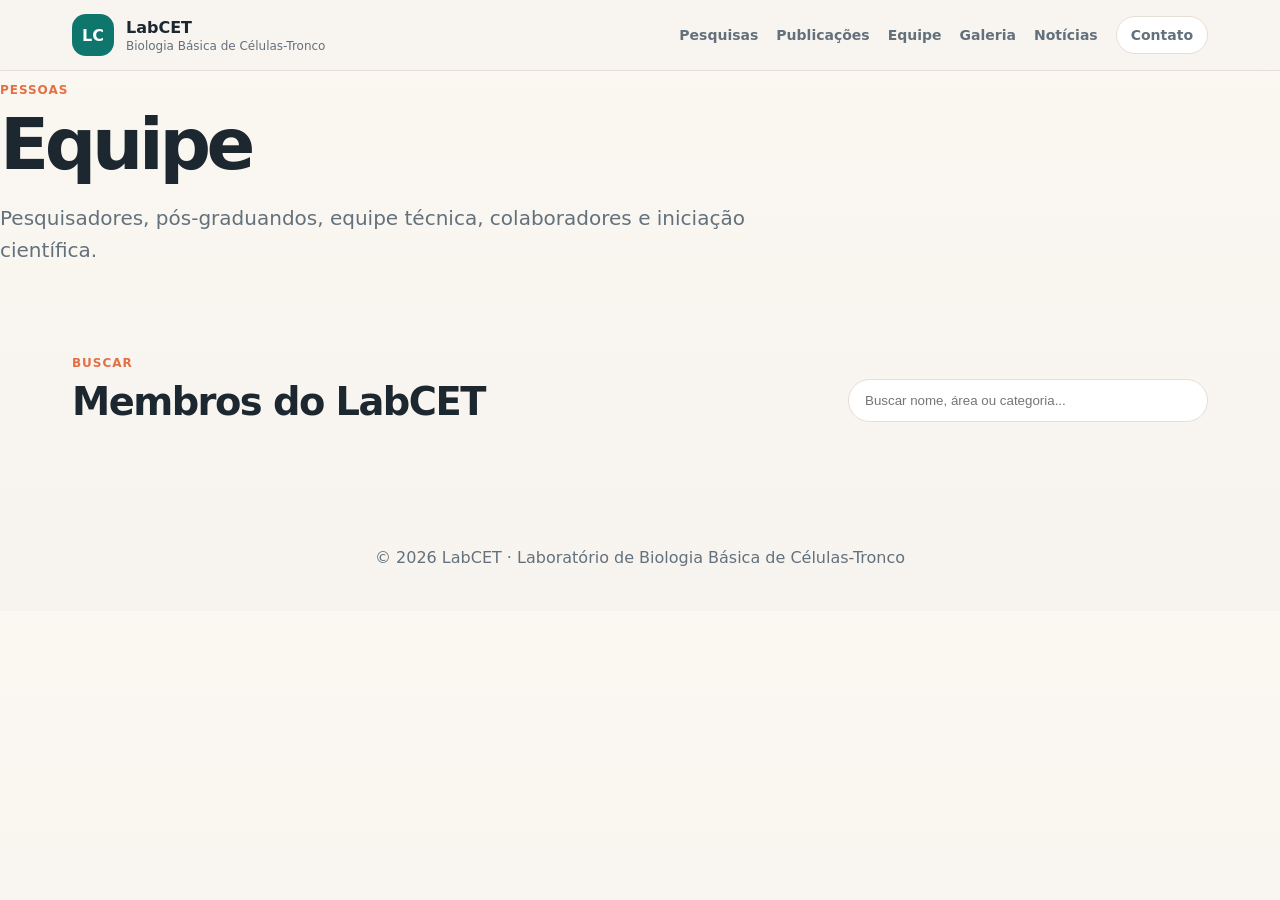
==== equipe.html @ c2ee0886 "Add files via upload" ====
<!doctype html>
<html lang="pt-BR">
<head>
  <meta charset="utf-8" />
  <meta name="viewport" content="width=device-width, initial-scale=1" />
  <title>LabCET | Equipe</title>
  <meta name="description" content="LabCET - Laboratório de Biologia Básica de Células-Tronco">
  <link rel="stylesheet" href="assets/styles.css" />
</head>
<body>

<header class="site-header">
  <nav class="nav">
    <a class="brand" href="index.html">
      <span class="brand-mark">LC</span>
      <span><strong>LabCET</strong><small>Biologia Básica de Células-Tronco</small></span>
    </a>
    <button class="menu-toggle" aria-label="Abrir menu">☰</button>
    <div class="nav-links">
      <a href="pesquisas.html">Pesquisas</a>
      <a href="publicacoes.html">Publicações</a>
      <a href="equipe.html">Equipe</a>
      <a href="galeria.html">Galeria</a>
      <a href="noticias.html">Notícias</a>
      <a class="pill" href="contato.html">Contato</a>
    </div>
  </nav>
</header>

<main>

<section class="page-hero">
  <p class="eyebrow">Pessoas</p>
  <h1>Equipe</h1>
  <p class="lead">Pesquisadores, pós-graduandos, equipe técnica, colaboradores e iniciação científica.</p>
</section>
<section class="section">
  <div class="section-heading">
    <div>
      <p class="section-kicker">Buscar</p>
      <h2>Membros do LabCET</h2>
    </div>
    <input class="search-input" id="team-search" type="search" placeholder="Buscar nome, área ou categoria..." />
  </div>
  <div id="team-grid" class="grid team-grid"></div>
</section>

</main>

<footer>
  <p>© <span id="current-year"></span> LabCET · Laboratório de Biologia Básica de Células-Tronco</p>
</footer>
<script src="data/site-data.js"></script>
<script src="assets/script.js"></script>

</body>
</html>
---- assets/styles.css ----
:root{
  --bg:#F7F4EF;
  --surface:#FFFFFF;
  --ink:#1C2730;
  --muted:#63717C;
  --primary:#0F766E;
  --primary-dark:#0B4F4A;
  --accent:#E46F45;
  --accent-soft:#F7D8C9;
  --line:#E6DED4;
  --shadow:0 18px 50px rgba(24,39,48,.10);
}
*{box-sizing:border-box}
html{scroll-behavior:smooth}
body{
  margin:0;
  font-family:Inter, ui-sans-serif, system-ui, -apple-system, BlinkMacSystemFont, "Segoe UI", sans-serif;
  color:var(--ink);
  background:linear-gradient(180deg,#FBF8F2 0%, var(--bg) 100%);
}
a{color:inherit}
.site-header{
  position:sticky; top:0; z-index:10;
  backdrop-filter: blur(18px);
  background:rgba(247,244,239,.86);
  border-bottom:1px solid var(--line);
}
.nav{
  max-width:1180px; margin:auto; padding:14px 22px;
  display:flex; align-items:center; justify-content:space-between; gap:20px;
}
.brand{display:flex; align-items:center; gap:12px; text-decoration:none}
.brand-mark{
  width:42px; height:42px; border-radius:14px;
  display:grid; place-items:center;
  background:var(--primary); color:white; font-weight:800;
}
.brand small{display:block;color:var(--muted);font-size:12px;margin-top:2px}
.nav-links{display:flex; align-items:center; gap:18px; font-size:14px}
.nav-links a{text-decoration:none;color:var(--muted);font-weight:650}
.nav-links a:hover{color:var(--primary-dark)}
.pill{padding:10px 14px;border:1px solid var(--line);border-radius:999px;background:white}
.menu-toggle{display:none;background:none;border:0;font-size:26px}
.hero{
  max-width:1180px; margin:0 auto; padding:86px 22px 54px;
  display:grid; grid-template-columns:1.5fr .9fr; gap:36px; align-items:stretch;
}
.eyebrow,.section-kicker{color:var(--accent);font-weight:800;text-transform:uppercase;letter-spacing:.08em;font-size:12px}
h1{font-size:clamp(40px,6vw,72px);line-height:.98;margin:12px 0 22px;letter-spacing:-.06em}
h2{font-size:clamp(28px,3vw,42px);line-height:1.05;margin:0;letter-spacing:-.04em}
h3{margin:0 0 10px;font-size:20px}
.lead{font-size:20px;line-height:1.6;color:var(--muted);max-width:760px}
.hero-actions{display:flex;gap:12px;flex-wrap:wrap;margin-top:30px}
.button{
  display:inline-flex; align-items:center; justify-content:center;
  padding:13px 18px; border-radius:999px; text-decoration:none; font-weight:800;
}
.primary{background:var(--primary);color:white}
.secondary{background:white;color:var(--primary-dark);border:1px solid var(--line)}
.hero-card,.card,.person-card{
  background:rgba(255,255,255,.88);
  border:1px solid var(--line);
  border-radius:28px;
  box-shadow:var(--shadow);
}
.hero-card{padding:28px}
.card-label{display:inline-block;background:var(--accent-soft);color:#9B3D20;padding:7px 10px;border-radius:999px;font-weight:800;font-size:12px}
.section{max-width:1180px;margin:0 auto;padding:58px 22px}
.about{
  display:grid; grid-template-columns:.7fr 1.3fr; gap:40px;
  border-top:1px solid var(--line); border-bottom:1px solid var(--line);
}
.about p:last-child{font-size:18px;line-height:1.75;color:var(--muted);margin:0}
.section-heading{display:flex;justify-content:space-between;gap:20px;align-items:end;margin-bottom:24px}
.search-input{
  width:min(360px,100%);
  border:1px solid var(--line); border-radius:999px; padding:13px 16px;
  background:white; color:var(--ink); outline:0;
}
.grid{display:grid;gap:18px}
.cards{grid-template-columns:repeat(3,minmax(0,1fr))}
.card{padding:24px}
.card p,.person-card p{color:var(--muted);line-height:1.55}
.tag{display:inline-block;margin-bottom:14px;color:var(--primary);font-size:12px;font-weight:800;text-transform:uppercase;letter-spacing:.07em}
.year-tabs{display:flex;gap:8px;flex-wrap:wrap;margin-bottom:20px}
.year-tabs button{
  border:1px solid var(--line);background:white;border-radius:999px;padding:10px 14px;font-weight:800;color:var(--muted);cursor:pointer
}
.year-tabs button.active{background:var(--primary);color:white;border-color:var(--primary)}
.timeline{display:grid;gap:14px}
.pub-item{background:white;border:1px solid var(--line);border-radius:22px;padding:18px}
.pub-item strong{display:block;font-size:18px}
.pub-meta{color:var(--muted);font-size:14px;margin-top:8px}
.team-grid{grid-template-columns:repeat(4,minmax(0,1fr))}
.person-card{padding:18px}
.avatar{
  width:72px;height:72px;border-radius:22px;background:linear-gradient(135deg,var(--primary),var(--accent));
  display:grid;place-items:center;color:white;font-weight:900;font-size:22px;margin-bottom:14px;
}
.role{color:var(--accent);font-weight:800;font-size:12px;text-transform:uppercase}
.gallery-grid{display:grid;grid-template-columns:repeat(4,1fr);gap:16px;margin-top:24px}
.gallery-placeholder{
  min-height:190px;border-radius:28px;border:1px dashed #C7BCAE;background:#fff8;
  display:grid;place-items:center;color:var(--muted);font-weight:800;text-align:center;padding:18px
}
.contact-section{
  background:var(--primary-dark);color:white;border-radius:36px;margin-bottom:40px;
  display:flex;justify-content:space-between;align-items:center;gap:24px
}
.contact-section p{color:#D7E7E4}
footer{text-align:center;color:var(--muted);padding:28px}
.hint{color:var(--muted);font-size:14px}
code{background:white;border:1px solid var(--line);padding:3px 6px;border-radius:8px}
@media(max-width:850px){
  .hero,.about{grid-template-columns:1fr}
  .cards,.team-grid,.gallery-grid{grid-template-columns:1fr}
  .section-heading{align-items:stretch;flex-direction:column}
  .nav-links{display:none;position:absolute;left:22px;right:22px;top:72px;background:white;border:1px solid var(--line);border-radius:22px;padding:18px;box-shadow:var(--shadow);flex-direction:column;align-items:flex-start}
  .nav-links.open{display:flex}
  .menu-toggle{display:block}
  .contact-section{flex-direction:column;align-items:flex-start}
}
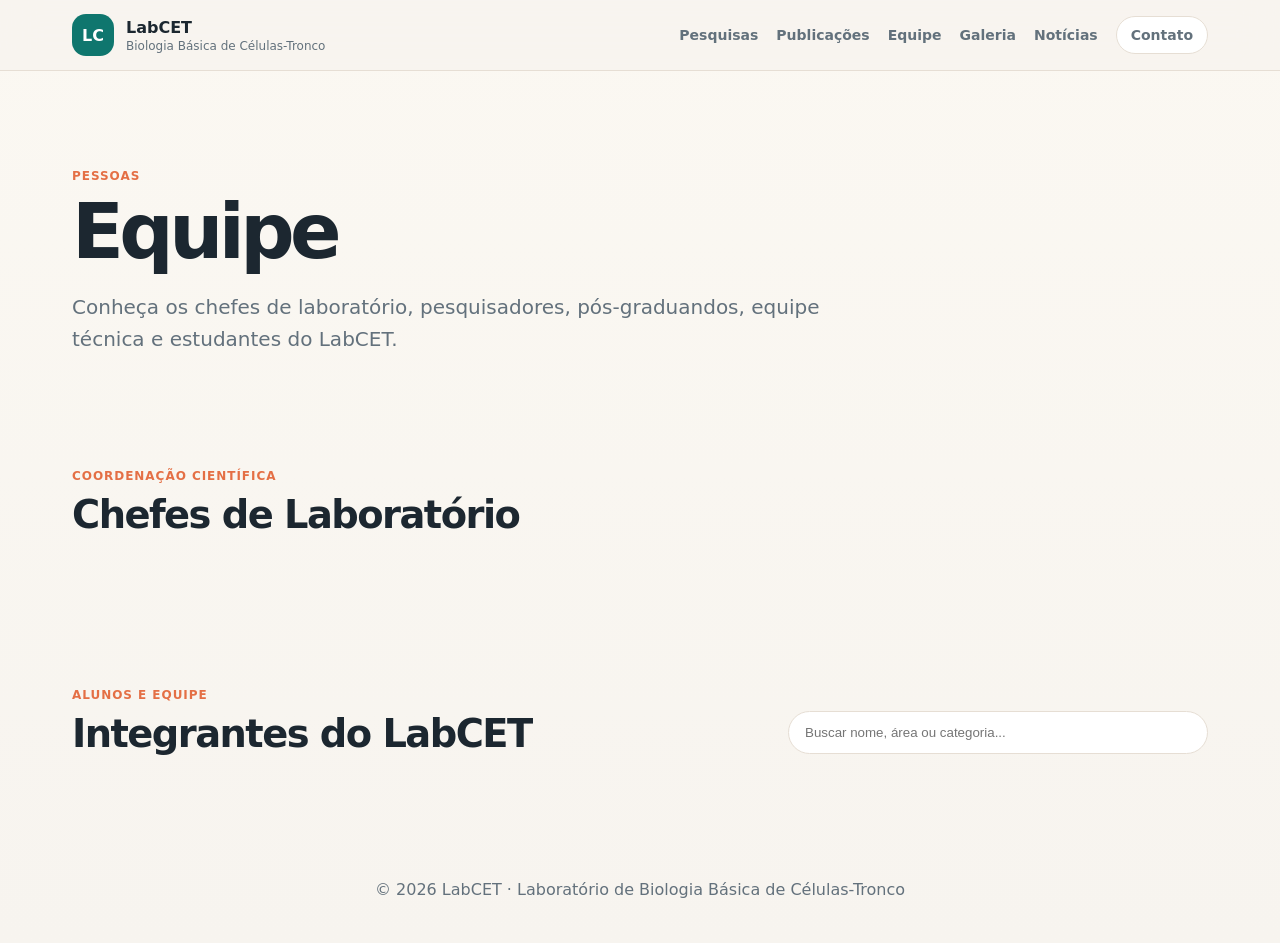
==== commit 3f7a7aad: "Add files via upload" ====
--- a/equipe.html
+++ b/equipe.html
@@ -28,30 +28,39 @@
 </header>
 
 <main>
-
 <section class="page-hero">
   <p class="eyebrow">Pessoas</p>
   <h1>Equipe</h1>
-  <p class="lead">Pesquisadores, pós-graduandos, equipe técnica, colaboradores e iniciação científica.</p>
+  <p class="lead">Conheça os chefes de laboratório, pesquisadores, pós-graduandos, equipe técnica e estudantes do LabCET.</p>
 </section>
+
 <section class="section">
   <div class="section-heading">
     <div>
-      <p class="section-kicker">Buscar</p>
-      <h2>Membros do LabCET</h2>
+      <p class="section-kicker">Coordenação científica</p>
+      <h2>Chefes de Laboratório</h2>
+    </div>
+  </div>
+  <div id="leaders-grid" class="leaders-grid"></div>
+</section>
+
+<section class="section">
+  <div class="section-heading">
+    <div>
+      <p class="section-kicker">Alunos e equipe</p>
+      <h2>Integrantes do LabCET</h2>
     </div>
     <input class="search-input" id="team-search" type="search" placeholder="Buscar nome, área ou categoria..." />
   </div>
-  <div id="team-grid" class="grid team-grid"></div>
+  <div id="team-groups" class="team-groups"></div>
 </section>
-
 </main>
 
 <footer>
   <p>© <span id="current-year"></span> LabCET · Laboratório de Biologia Básica de Células-Tronco</p>
 </footer>
+
 <script src="data/site-data.js"></script>
 <script src="assets/script.js"></script>
-
 </body>
 </html>
--- a/assets/styles.css
+++ b/assets/styles.css
@@ -1,3 +1,4 @@
+
 :root{
   --bg:#F7F4EF;
   --surface:#FFFFFF;
@@ -41,12 +42,13 @@
 .nav-links a:hover{color:var(--primary-dark)}
 .pill{padding:10px 14px;border:1px solid var(--line);border-radius:999px;background:white}
 .menu-toggle{display:none;background:none;border:0;font-size:26px}
-.hero{
+.hero,.page-hero{
   max-width:1180px; margin:0 auto; padding:86px 22px 54px;
-  display:grid; grid-template-columns:1.5fr .9fr; gap:36px; align-items:stretch;
 }
+.hero{display:grid; grid-template-columns:1.5fr .9fr; gap:36px; align-items:stretch}
+.page-hero{padding-bottom:24px}
 .eyebrow,.section-kicker{color:var(--accent);font-weight:800;text-transform:uppercase;letter-spacing:.08em;font-size:12px}
-h1{font-size:clamp(40px,6vw,72px);line-height:.98;margin:12px 0 22px;letter-spacing:-.06em}
+h1{font-size:clamp(42px,6vw,76px);line-height:.98;margin:12px 0 22px;letter-spacing:-.06em;max-width:950px}
 h2{font-size:clamp(28px,3vw,42px);line-height:1.05;margin:0;letter-spacing:-.04em}
 h3{margin:0 0 10px;font-size:20px}
 .lead{font-size:20px;line-height:1.6;color:var(--muted);max-width:760px}
@@ -57,7 +59,8 @@
 }
 .primary{background:var(--primary);color:white}
 .secondary{background:white;color:var(--primary-dark);border:1px solid var(--line)}
-.hero-card,.card,.person-card{
+.text-link{color:var(--primary-dark);font-weight:800;text-decoration:none}
+.hero-card,.card,.person-card,.contact-card{
   background:rgba(255,255,255,.88);
   border:1px solid var(--line);
   border-radius:28px;
@@ -66,29 +69,79 @@
 .hero-card{padding:28px}
 .card-label{display:inline-block;background:var(--accent-soft);color:#9B3D20;padding:7px 10px;border-radius:999px;font-weight:800;font-size:12px}
 .section{max-width:1180px;margin:0 auto;padding:58px 22px}
-.about{
-  display:grid; grid-template-columns:.7fr 1.3fr; gap:40px;
+.split{
+  display:grid; grid-template-columns:.8fr 1.2fr; gap:40px;
   border-top:1px solid var(--line); border-bottom:1px solid var(--line);
 }
-.about p:last-child{font-size:18px;line-height:1.75;color:var(--muted);margin:0}
+.split p:last-child{font-size:18px;line-height:1.75;color:var(--muted);margin:0}
 .section-heading{display:flex;justify-content:space-between;gap:20px;align-items:end;margin-bottom:24px}
 .search-input{
-  width:min(360px,100%);
+  width:min(420px,100%);
   border:1px solid var(--line); border-radius:999px; padding:13px 16px;
   background:white; color:var(--ink); outline:0;
 }
 .grid{display:grid;gap:18px}
 .cards{grid-template-columns:repeat(3,minmax(0,1fr))}
 .card{padding:24px}
-.card p,.person-card p{color:var(--muted);line-height:1.55}
+.card p,.person-card p,.contact-card p{color:var(--muted);line-height:1.55}
 .tag{display:inline-block;margin-bottom:14px;color:var(--primary);font-size:12px;font-weight:800;text-transform:uppercase;letter-spacing:.07em}
-.year-tabs{display:flex;gap:8px;flex-wrap:wrap;margin-bottom:20px}
+.highlight-band{
+  background:var(--primary-dark);
+  color:white;
+  border-radius:36px;
+  display:flex;
+  justify-content:space-between;
+  align-items:center;
+  gap:24px;
+  margin-bottom:40px;
+}
+.highlight-band p{color:#D7E7E4;max-width:680px;line-height:1.6}
+.highlight-band .section-kicker{color:#F3AE8E}
+.year-tabs{display:flex;gap:8px;flex-wrap:wrap;margin-bottom:28px}
 .year-tabs button{
   border:1px solid var(--line);background:white;border-radius:999px;padding:10px 14px;font-weight:800;color:var(--muted);cursor:pointer
 }
 .year-tabs button.active{background:var(--primary);color:white;border-color:var(--primary)}
-.timeline{display:grid;gap:14px}
-.pub-item{background:white;border:1px solid var(--line);border-radius:22px;padding:18px}
+.publication-timeline{position:relative;display:grid;gap:36px}
+.year-group{
+  display:grid;
+  grid-template-columns:110px 1fr;
+  gap:28px;
+}
+.year-label{
+  position:sticky;
+  top:92px;
+  align-self:start;
+  font-size:34px;
+  letter-spacing:-.05em;
+  font-weight:900;
+  color:var(--primary-dark);
+}
+.year-items{
+  position:relative;
+  display:grid;
+  gap:14px;
+  padding-left:24px;
+  border-left:2px solid var(--line);
+}
+.pub-item{
+  position:relative;
+  background:white;
+  border:1px solid var(--line);
+  border-radius:22px;
+  padding:18px;
+}
+.pub-item:before{
+  content:"";
+  position:absolute;
+  left:-32px;
+  top:24px;
+  width:14px;
+  height:14px;
+  border-radius:999px;
+  background:var(--accent);
+  border:4px solid var(--bg);
+}
 .pub-item strong{display:block;font-size:18px}
 .pub-meta{color:var(--muted);font-size:14px;margin-top:8px}
 .team-grid{grid-template-columns:repeat(4,minmax(0,1fr))}
@@ -98,25 +151,27 @@
   display:grid;place-items:center;color:white;font-weight:900;font-size:22px;margin-bottom:14px;
 }
 .role{color:var(--accent);font-weight:800;font-size:12px;text-transform:uppercase}
-.gallery-grid{display:grid;grid-template-columns:repeat(4,1fr);gap:16px;margin-top:24px}
+.gallery-grid{display:grid;grid-template-columns:repeat(4,1fr);gap:16px}
 .gallery-placeholder{
-  min-height:190px;border-radius:28px;border:1px dashed #C7BCAE;background:#fff8;
+  min-height:220px;border-radius:28px;border:1px dashed #C7BCAE;background:#fff8;
   display:grid;place-items:center;color:var(--muted);font-weight:800;text-align:center;padding:18px
 }
-.contact-section{
-  background:var(--primary-dark);color:white;border-radius:36px;margin-bottom:40px;
-  display:flex;justify-content:space-between;align-items:center;gap:24px
+.contact-card{
+  padding:34px;
+  display:flex;
+  justify-content:space-between;
+  align-items:center;
+  gap:24px;
 }
-.contact-section p{color:#D7E7E4}
 footer{text-align:center;color:var(--muted);padding:28px}
-.hint{color:var(--muted);font-size:14px}
-code{background:white;border:1px solid var(--line);padding:3px 6px;border-radius:8px}
+.mini-news{border-bottom:1px solid var(--line);padding:14px 0}
+.mini-news:last-child{border-bottom:0}
 @media(max-width:850px){
-  .hero,.about{grid-template-columns:1fr}
+  .hero,.split,.year-group{grid-template-columns:1fr}
   .cards,.team-grid,.gallery-grid{grid-template-columns:1fr}
-  .section-heading{align-items:stretch;flex-direction:column}
+  .section-heading,.highlight-band,.contact-card{align-items:stretch;flex-direction:column}
+  .year-label{position:static}
   .nav-links{display:none;position:absolute;left:22px;right:22px;top:72px;background:white;border:1px solid var(--line);border-radius:22px;padding:18px;box-shadow:var(--shadow);flex-direction:column;align-items:flex-start}
   .nav-links.open{display:flex}
   .menu-toggle{display:block}
-  .contact-section{flex-direction:column;align-items:flex-start}
 }
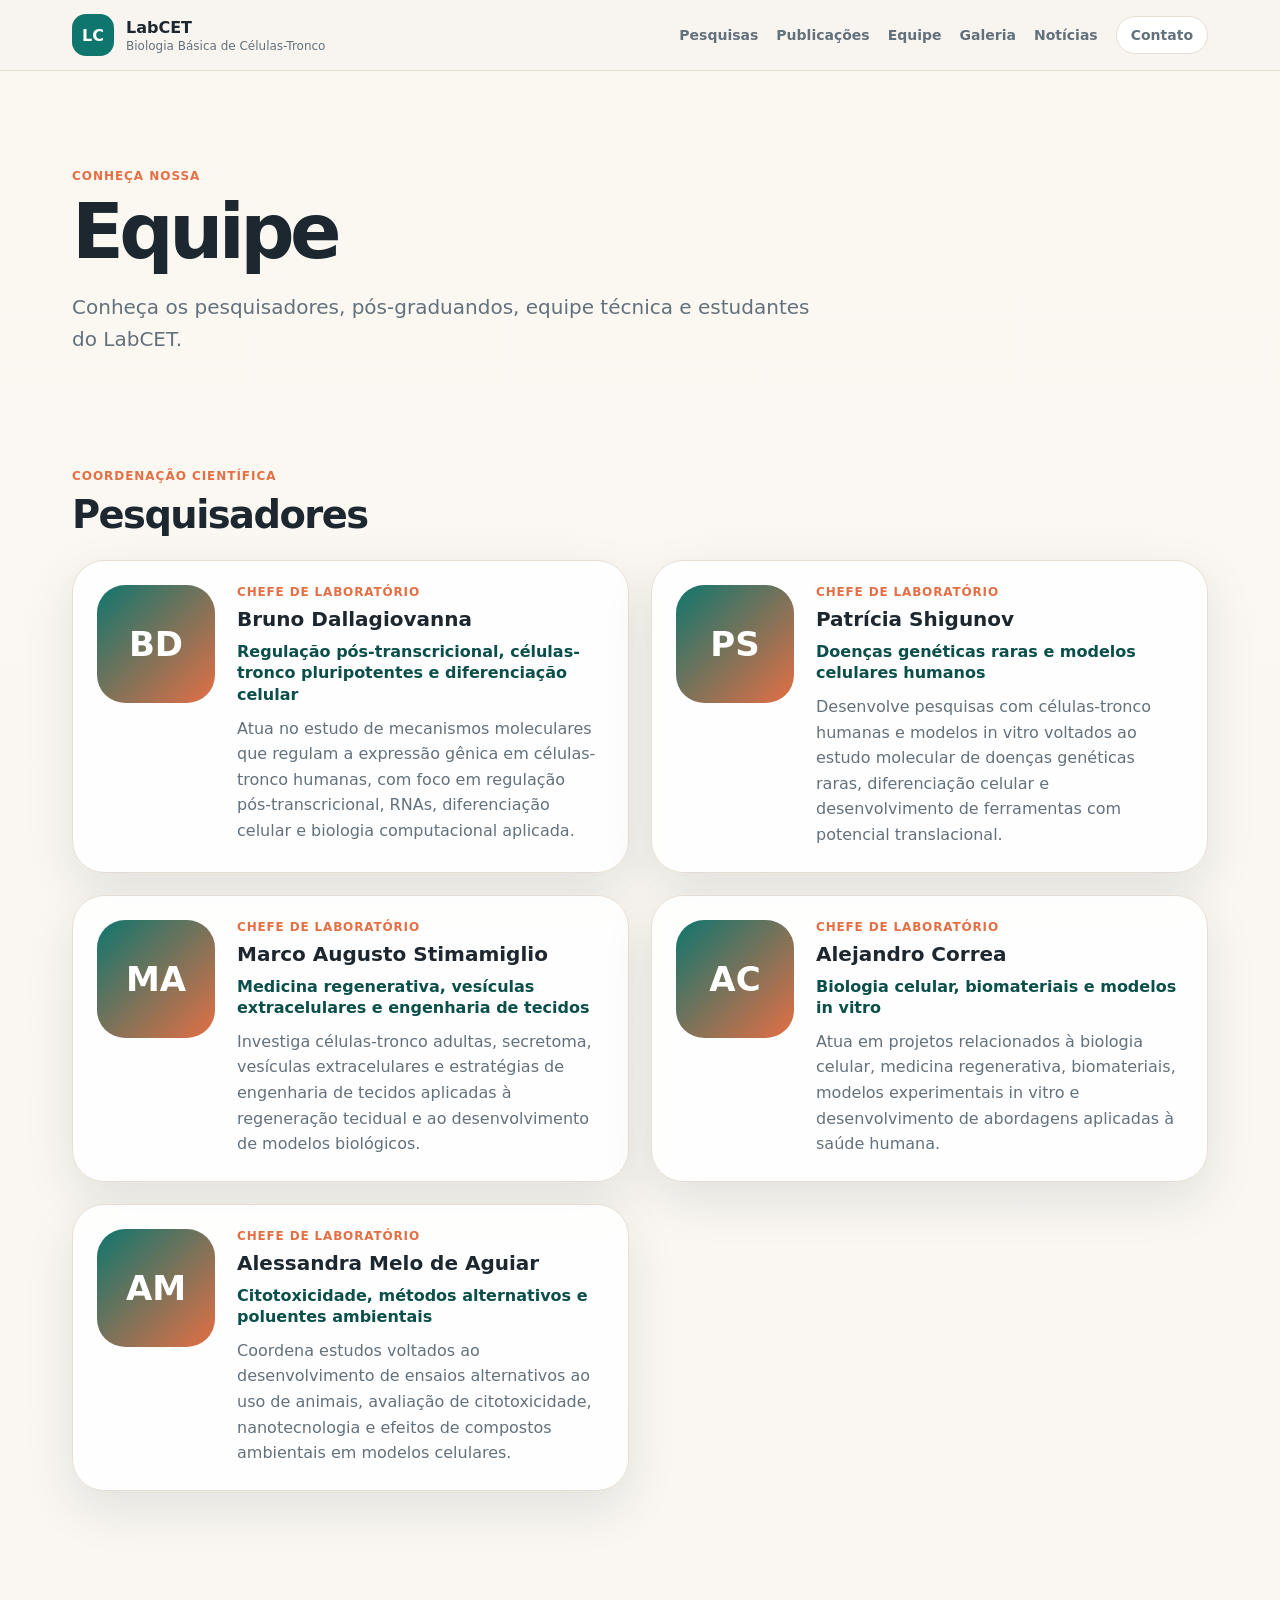
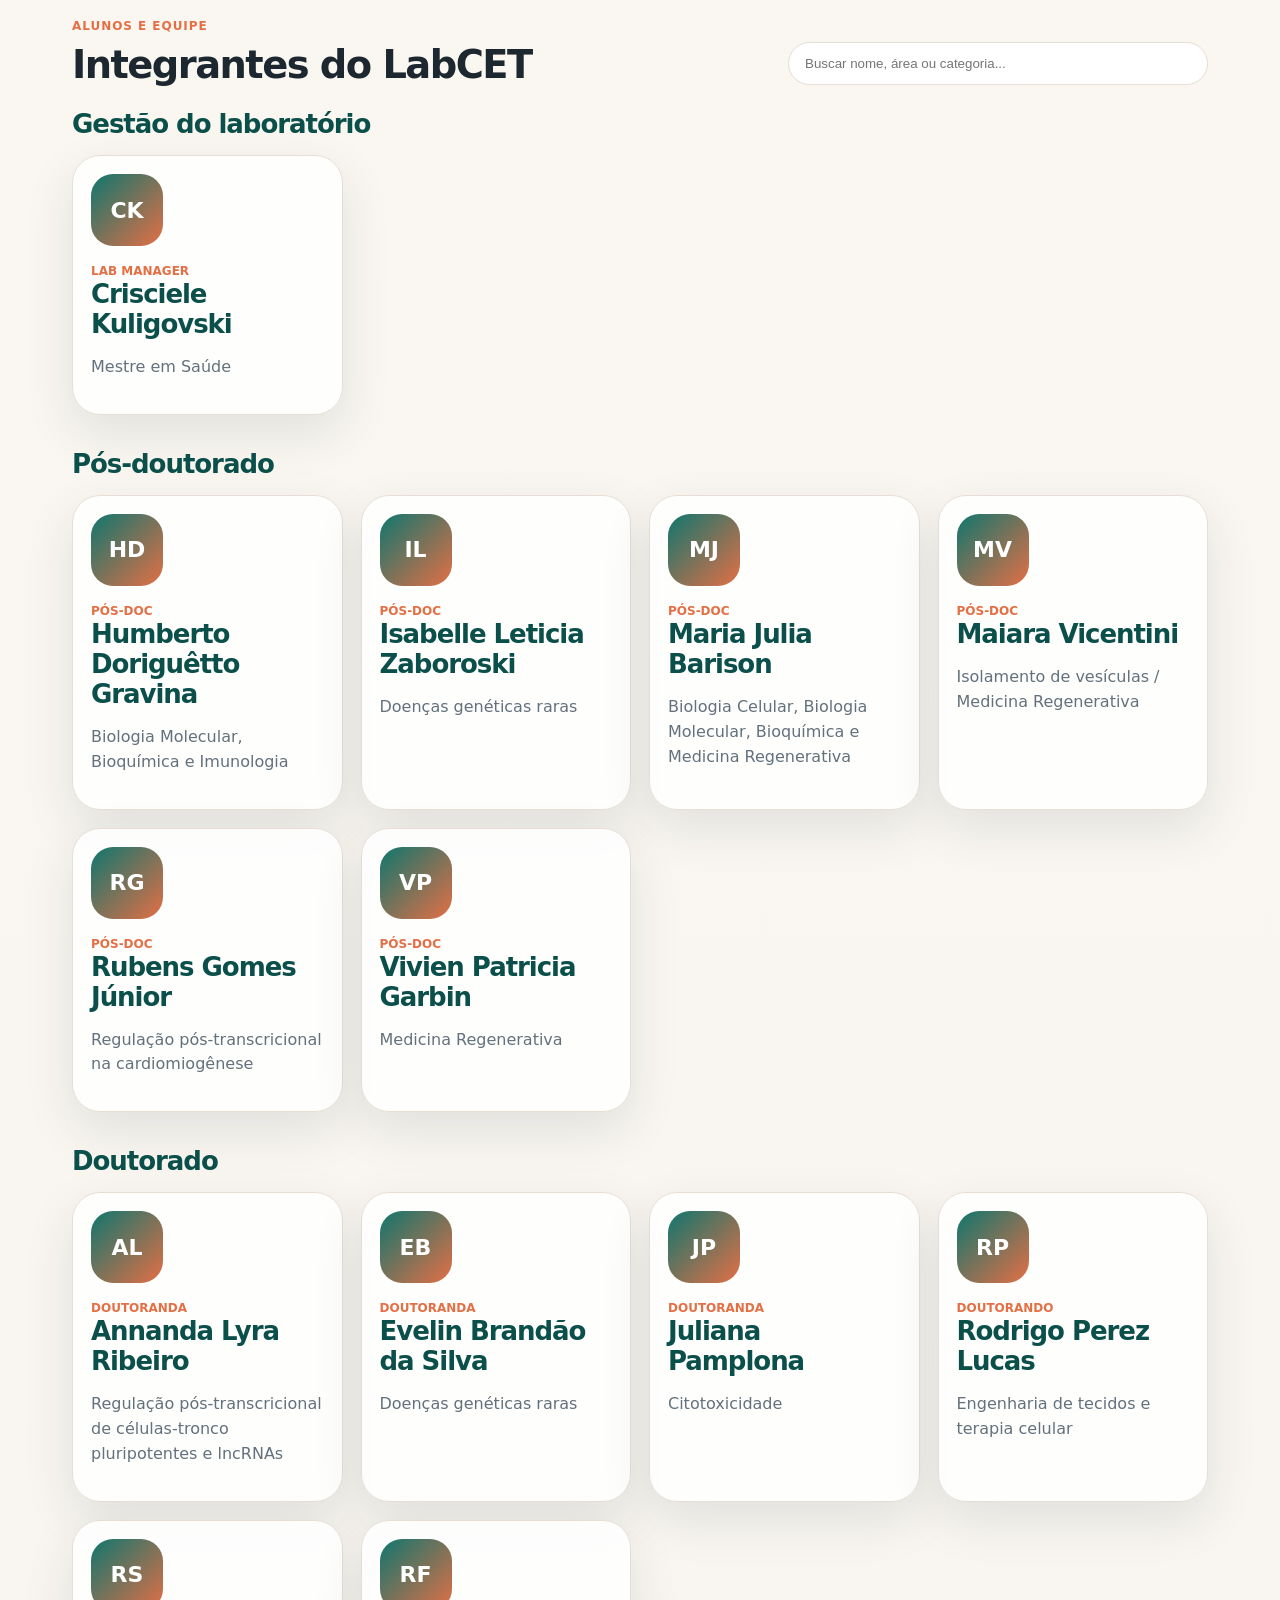
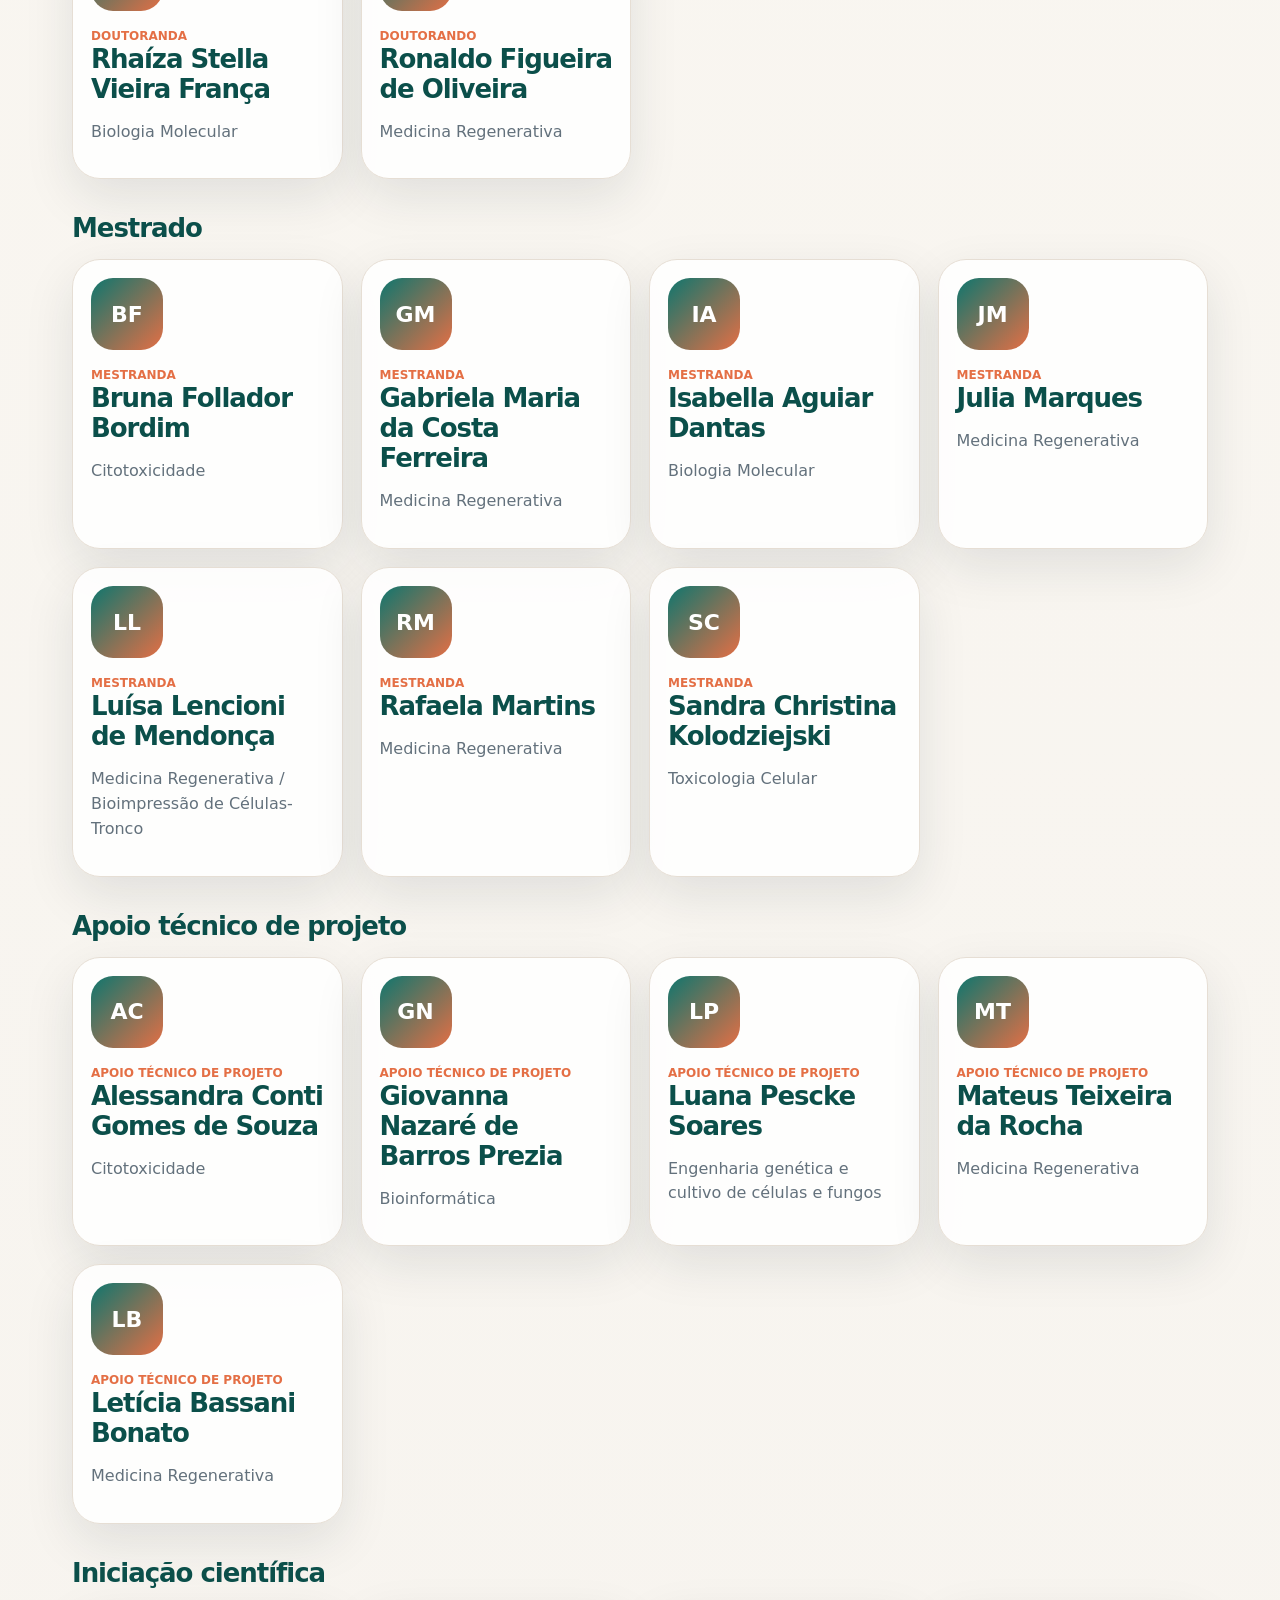
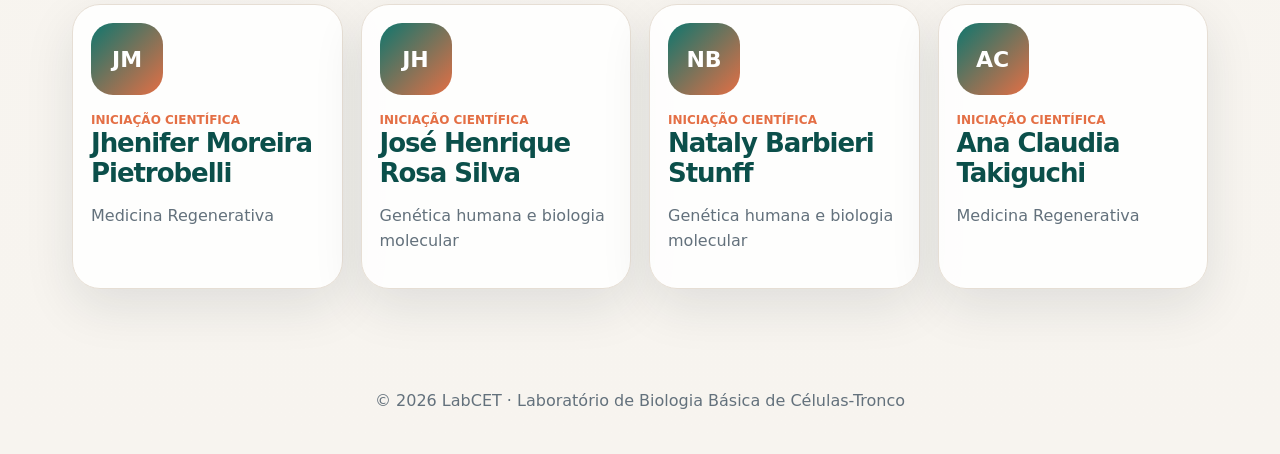
==== commit dd088ea1: "Update equipe.html" ====
--- a/equipe.html
+++ b/equipe.html
@@ -29,16 +29,16 @@
 
 <main>
 <section class="page-hero">
-  <p class="eyebrow">Pessoas</p>
+  <p class="eyebrow">Conheça nossa</p>
   <h1>Equipe</h1>
-  <p class="lead">Conheça os chefes de laboratório, pesquisadores, pós-graduandos, equipe técnica e estudantes do LabCET.</p>
+  <p class="lead">Conheça os pesquisadores, pós-graduandos, equipe técnica e estudantes do LabCET.</p>
 </section>
 
 <section class="section">
   <div class="section-heading">
     <div>
       <p class="section-kicker">Coordenação científica</p>
-      <h2>Chefes de Laboratório</h2>
+      <h2>Pesquisadores</h2>
     </div>
   </div>
   <div id="leaders-grid" class="leaders-grid"></div>
--- a/assets/styles.css
+++ b/assets/styles.css
@@ -175,3 +175,474 @@
   .nav-links.open{display:flex}
   .menu-toggle{display:block}
 }
+
+
+.leaders-grid{
+  display:grid;
+  grid-template-columns:repeat(2,minmax(0,1fr));
+  gap:22px;
+}
+.leader-card{
+  background:rgba(255,255,255,.9);
+  border:1px solid var(--line);
+  border-radius:32px;
+  box-shadow:var(--shadow);
+  padding:24px;
+  display:grid;
+  grid-template-columns:118px 1fr;
+  gap:22px;
+  align-items:start;
+}
+.leader-photo{
+  width:118px;
+  height:118px;
+  border-radius:28px;
+  background:linear-gradient(135deg,var(--primary),var(--accent));
+  display:grid;
+  place-items:center;
+  color:white;
+  font-size:34px;
+  font-weight:900;
+  overflow:hidden;
+}
+.leader-photo img{
+  width:100%;
+  height:100%;
+  object-fit:cover;
+  display:block;
+}
+.leader-title{
+  color:var(--accent);
+  font-weight:900;
+  font-size:12px;
+  text-transform:uppercase;
+  letter-spacing:.07em;
+  margin-bottom:8px;
+}
+.leader-area{
+  color:var(--primary-dark);
+  font-weight:800;
+  line-height:1.35;
+  margin:8px 0 10px;
+}
+.leader-bio{
+  color:var(--muted);
+  line-height:1.6;
+  margin:0;
+}
+.team-groups{
+  display:grid;
+  gap:34px;
+}
+.team-group h3{
+  font-size:26px;
+  letter-spacing:-.04em;
+  margin-bottom:16px;
+  color:var(--primary-dark);
+}
+.team-group-grid{
+  display:grid;
+  grid-template-columns:repeat(4,minmax(0,1fr));
+  gap:18px;
+}
+@media(max-width:950px){
+  .leaders-grid{grid-template-columns:1fr}
+  .team-group-grid{grid-template-columns:repeat(2,minmax(0,1fr))}
+}
+@media(max-width:620px){
+  .leader-card{grid-template-columns:1fr}
+  .team-group-grid{grid-template-columns:1fr}
+}
+
+
+/* ===== HOME: BANNER COM FOTO ===== */
+
+.home-hero-photo{
+  position:relative;
+  height:430px;
+  overflow:hidden;
+  border-bottom:1px solid var(--line);
+}
+
+.home-hero-photo img{
+  width:100%;
+  height:100%;
+  object-fit:cover;
+  object-position:center 80%;
+  display:block;
+}
+
+.home-hero-overlay{
+  position:absolute;
+  inset:0;
+  background:
+    linear-gradient(
+      90deg,
+      rgba(12,31,38,.80) 0%,
+      rgba(12,31,38,.45) 40%,
+      rgba(12,31,38,.08) 72%
+    );
+  z-index:1;
+}
+
+.home-hero-content{
+  position:absolute;
+  left:calc((100vw - 1180px) / 2 + 22px);
+  bottom:55px;
+  max-width:600px;
+  color:white;
+  z-index:2;
+}
+
+.home-hero-content h1{
+  color:white;
+  font-size:82px;
+  margin:10px 0;
+  line-height:.95;
+}
+
+.home-hero-content .lead{
+  color:white;
+  font-size:21px;
+}
+
+.home-hero-content .eyebrow{
+  color:#F3AE8E;
+}
+
+.photo-secondary{
+  background:rgba(255,255,255,.14);
+  color:white;
+  border:1px solid rgba(255,255,255,.36);
+}
+
+@media(max-width:1180px){
+  .home-hero-content{
+    left:22px;
+  }
+}
+
+
+:root{
+  --bg:#F7F4EF;
+  --surface:#FFFFFF;
+  --ink:#1C2730;
+  --muted:#63717C;
+  --primary:#0F766E;
+  --primary-dark:#0B4F4A;
+  --accent:#E46F45;
+  --accent-soft:#F7D8C9;
+  --line:#E6DED4;
+  --shadow:0 18px 50px rgba(24,39,48,.10);
+}
+*{box-sizing:border-box}
+html{scroll-behavior:smooth}
+body{
+  margin:0;
+  font-family:Inter, ui-sans-serif, system-ui, -apple-system, BlinkMacSystemFont, "Segoe UI", sans-serif;
+  color:var(--ink);
+  background:linear-gradient(180deg,#FBF8F2 0%, var(--bg) 100%);
+}
+a{color:inherit}
+.site-header{
+  position:sticky; top:0; z-index:10;
+  backdrop-filter: blur(18px);
+  background:rgba(247,244,239,.86);
+  border-bottom:1px solid var(--line);
+}
+.nav{
+  max-width:1180px; margin:auto; padding:14px 22px;
+  display:flex; align-items:center; justify-content:space-between; gap:20px;
+}
+.brand{display:flex; align-items:center; gap:12px; text-decoration:none}
+.brand-mark{
+  width:42px; height:42px; border-radius:14px;
+  display:grid; place-items:center;
+  background:var(--primary); color:white; font-weight:800;
+}
+.brand small{display:block;color:var(--muted);font-size:12px;margin-top:2px}
+.nav-links{display:flex; align-items:center; gap:18px; font-size:14px}
+.nav-links a{text-decoration:none;color:var(--muted);font-weight:650}
+.nav-links a:hover{color:var(--primary-dark)}
+.pill{padding:10px 14px;border:1px solid var(--line);border-radius:999px;background:white}
+.menu-toggle{display:none;background:none;border:0;font-size:26px}
+.hero,.page-hero{
+  max-width:1180px; margin:0 auto; padding:86px 22px 54px;
+}
+.hero{display:grid; grid-template-columns:1.5fr .9fr; gap:36px; align-items:stretch}
+.page-hero{padding-bottom:24px}
+.eyebrow,.section-kicker{color:var(--accent);font-weight:800;text-transform:uppercase;letter-spacing:.08em;font-size:12px}
+h1{font-size:clamp(42px,6vw,76px);line-height:.98;margin:12px 0 22px;letter-spacing:-.06em;max-width:950px}
+h2{font-size:clamp(28px,3vw,42px);line-height:1.05;margin:0;letter-spacing:-.04em}
+h3{margin:0 0 10px;font-size:20px}
+.lead{font-size:20px;line-height:1.6;color:var(--muted);max-width:760px}
+.hero-actions{display:flex;gap:12px;flex-wrap:wrap;margin-top:30px}
+.button{
+  display:inline-flex; align-items:center; justify-content:center;
+  padding:13px 18px; border-radius:999px; text-decoration:none; font-weight:800;
+}
+.primary{background:var(--primary);color:white}
+.secondary{background:white;color:var(--primary-dark);border:1px solid var(--line)}
+.text-link{color:var(--primary-dark);font-weight:800;text-decoration:none}
+.hero-card,.card,.person-card,.contact-card{
+  background:rgba(255,255,255,.88);
+  border:1px solid var(--line);
+  border-radius:28px;
+  box-shadow:var(--shadow);
+}
+.hero-card{padding:28px}
+.card-label{display:inline-block;background:var(--accent-soft);color:#9B3D20;padding:7px 10px;border-radius:999px;font-weight:800;font-size:12px}
+.section{max-width:1180px;margin:0 auto;padding:58px 22px}
+.split{
+  display:grid; grid-template-columns:.8fr 1.2fr; gap:40px;
+  border-top:1px solid var(--line); border-bottom:1px solid var(--line);
+}
+.split p:last-child{font-size:18px;line-height:1.75;color:var(--muted);margin:0}
+.section-heading{display:flex;justify-content:space-between;gap:20px;align-items:end;margin-bottom:24px}
+.search-input{
+  width:min(420px,100%);
+  border:1px solid var(--line); border-radius:999px; padding:13px 16px;
+  background:white; color:var(--ink); outline:0;
+}
+.grid{display:grid;gap:18px}
+.cards{grid-template-columns:repeat(3,minmax(0,1fr))}
+.card{padding:24px}
+.card p,.person-card p,.contact-card p{color:var(--muted);line-height:1.55}
+.tag{display:inline-block;margin-bottom:14px;color:var(--primary);font-size:12px;font-weight:800;text-transform:uppercase;letter-spacing:.07em}
+.highlight-band{
+  background:var(--primary-dark);
+  color:white;
+  border-radius:36px;
+  display:flex;
+  justify-content:space-between;
+  align-items:center;
+  gap:24px;
+  margin-bottom:40px;
+}
+.highlight-band p{color:#D7E7E4;max-width:680px;line-height:1.6}
+.highlight-band .section-kicker{color:#F3AE8E}
+.year-tabs{display:flex;gap:8px;flex-wrap:wrap;margin-bottom:28px}
+.year-tabs button{
+  border:1px solid var(--line);background:white;border-radius:999px;padding:10px 14px;font-weight:800;color:var(--muted);cursor:pointer
+}
+.year-tabs button.active{background:var(--primary);color:white;border-color:var(--primary)}
+.publication-timeline{position:relative;display:grid;gap:36px}
+.year-group{
+  display:grid;
+  grid-template-columns:110px 1fr;
+  gap:28px;
+}
+.year-label{
+  position:sticky;
+  top:92px;
+  align-self:start;
+  font-size:34px;
+  letter-spacing:-.05em;
+  font-weight:900;
+  color:var(--primary-dark);
+}
+.year-items{
+  position:relative;
+  display:grid;
+  gap:14px;
+  padding-left:24px;
+  border-left:2px solid var(--line);
+}
+.pub-item{
+  position:relative;
+  background:white;
+  border:1px solid var(--line);
+  border-radius:22px;
+  padding:18px;
+}
+.pub-item:before{
+  content:"";
+  position:absolute;
+  left:-32px;
+  top:24px;
+  width:14px;
+  height:14px;
+  border-radius:999px;
+  background:var(--accent);
+  border:4px solid var(--bg);
+}
+.pub-item strong{display:block;font-size:18px}
+.pub-meta{color:var(--muted);font-size:14px;margin-top:8px}
+.team-grid{grid-template-columns:repeat(4,minmax(0,1fr))}
+.person-card{padding:18px}
+.avatar{
+  width:72px;height:72px;border-radius:22px;background:linear-gradient(135deg,var(--primary),var(--accent));
+  display:grid;place-items:center;color:white;font-weight:900;font-size:22px;margin-bottom:14px;
+}
+.role{color:var(--accent);font-weight:800;font-size:12px;text-transform:uppercase}
+.gallery-grid{display:grid;grid-template-columns:repeat(4,1fr);gap:16px}
+.gallery-placeholder{
+  min-height:220px;border-radius:28px;border:1px dashed #C7BCAE;background:#fff8;
+  display:grid;place-items:center;color:var(--muted);font-weight:800;text-align:center;padding:18px
+}
+.contact-card{
+  padding:34px;
+  display:flex;
+  justify-content:space-between;
+  align-items:center;
+  gap:24px;
+}
+footer{text-align:center;color:var(--muted);padding:28px}
+.mini-news{border-bottom:1px solid var(--line);padding:14px 0}
+.mini-news:last-child{border-bottom:0}
+@media(max-width:850px){
+  .hero,.split,.year-group{grid-template-columns:1fr}
+  .cards,.team-grid,.gallery-grid{grid-template-columns:1fr}
+  .section-heading,.highlight-band,.contact-card{align-items:stretch;flex-direction:column}
+  .year-label{position:static}
+  .nav-links{display:none;position:absolute;left:22px;right:22px;top:72px;background:white;border:1px solid var(--line);border-radius:22px;padding:18px;box-shadow:var(--shadow);flex-direction:column;align-items:flex-start}
+  .nav-links.open{display:flex}
+  .menu-toggle{display:block}
+}
+
+
+.leaders-grid{
+  display:grid;
+  grid-template-columns:repeat(2,minmax(0,1fr));
+  gap:22px;
+}
+.leader-card{
+  background:rgba(255,255,255,.9);
+  border:1px solid var(--line);
+  border-radius:32px;
+  box-shadow:var(--shadow);
+  padding:24px;
+  display:grid;
+  grid-template-columns:118px 1fr;
+  gap:22px;
+  align-items:start;
+}
+.leader-photo{
+  width:118px;
+  height:118px;
+  border-radius:28px;
+  background:linear-gradient(135deg,var(--primary),var(--accent));
+  display:grid;
+  place-items:center;
+  color:white;
+  font-size:34px;
+  font-weight:900;
+  overflow:hidden;
+}
+.leader-photo img{
+  width:100%;
+  height:100%;
+  object-fit:cover;
+  display:block;
+}
+.leader-title{
+  color:var(--accent);
+  font-weight:900;
+  font-size:12px;
+  text-transform:uppercase;
+  letter-spacing:.07em;
+  margin-bottom:8px;
+}
+.leader-area{
+  color:var(--primary-dark);
+  font-weight:800;
+  line-height:1.35;
+  margin:8px 0 10px;
+}
+.leader-bio{
+  color:var(--muted);
+  line-height:1.6;
+  margin:0;
+}
+.team-groups{
+  display:grid;
+  gap:34px;
+}
+.team-group h3{
+  font-size:26px;
+  letter-spacing:-.04em;
+  margin-bottom:16px;
+  color:var(--primary-dark);
+}
+.team-group-grid{
+  display:grid;
+  grid-template-columns:repeat(4,minmax(0,1fr));
+  gap:18px;
+}
+@media(max-width:950px){
+  .leaders-grid{grid-template-columns:1fr}
+  .team-group-grid{grid-template-columns:repeat(2,minmax(0,1fr))}
+}
+@media(max-width:620px){
+  .leader-card{grid-template-columns:1fr}
+  .team-group-grid{grid-template-columns:1fr}
+}
+
+
+/* ===== HOME: BANNER COM FOTO ===== */
+
+.home-hero-photo{
+  position:relative;
+  height:430px;
+  overflow:hidden;
+  border-bottom:1px solid var(--line);
+}
+
+.home-hero-photo img{
+  width:100%;
+  height:100%;
+  object-fit:cover;
+  object-position:center 80%;
+  display:block;
+}
+
+.home-hero-overlay{
+  position:absolute;
+  inset:0;
+  background:
+    linear-gradient(
+      90deg,
+      rgba(12,31,38,.80) 0%,
+      rgba(12,31,38,.45) 40%,
+      rgba(12,31,38,.08) 72%
+    );
+  z-index:1;
+}
+
+.home-hero-content{
+  position:absolute;
+  left:calc((100vw - 1180px) / 2 + 22px);
+  bottom:55px;
+  max-width:600px;
+  color:white;
+  z-index:2;
+}
+
+.home-hero-content h1{
+  color:white;
+  font-size:82px;
+  margin:10px 0;
+  line-height:.95;
+}
+
+.home-hero-content .lead{
+  color:white;
+  font-size:21px;
+}
+
+.home-hero-content .eyebrow{
+  color:#F3AE8E;
+}
+
+.photo-secondary{
+  background:rgba(255,255,255,.14);
+  color:white;
+  border:1px solid rgba(255,255,255,.36);
+}
+
+@media(max-width:1180px){
+  .home-hero-content{
+    left:22px;
+  }
+}
+
